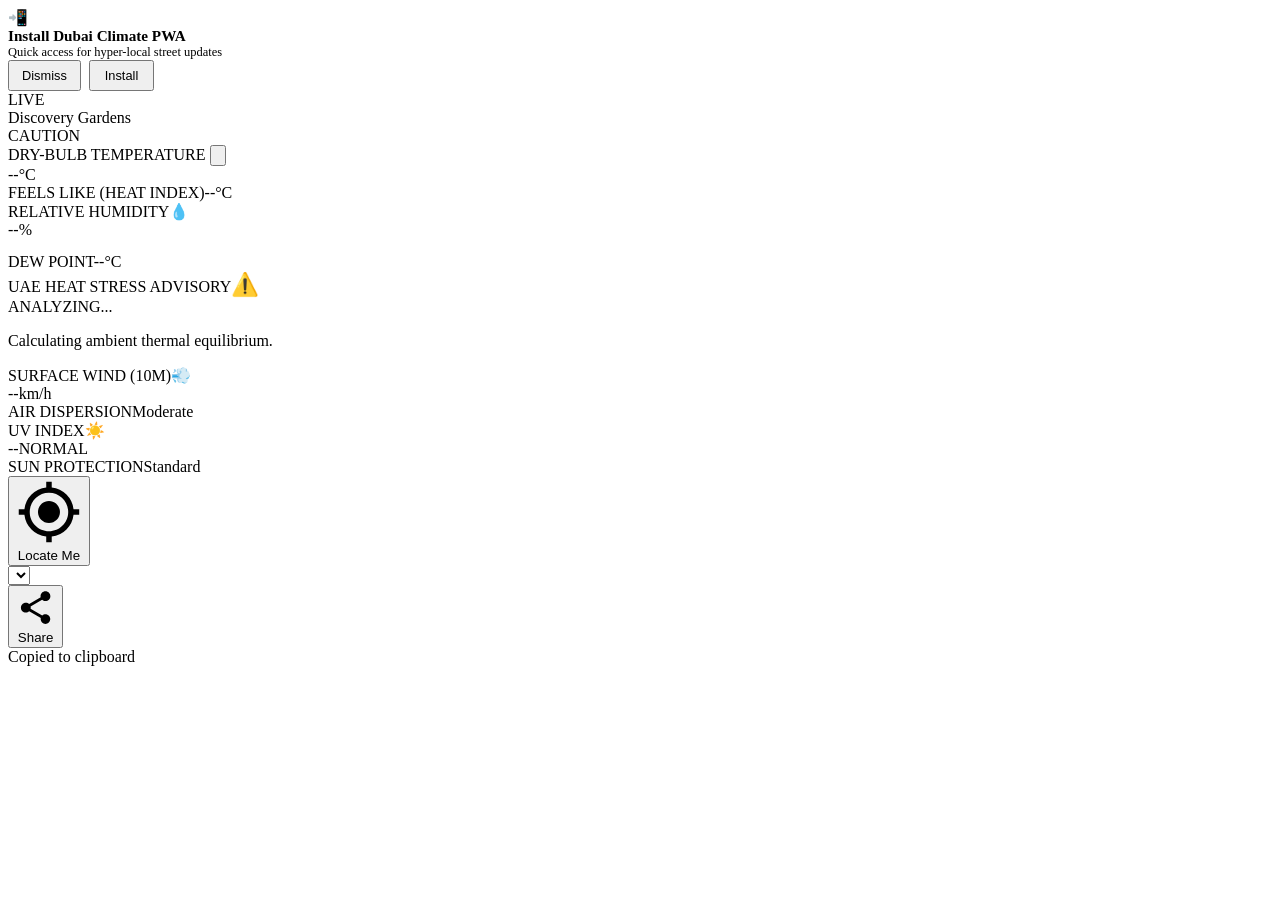
==== index.html @ 033c4fae "Add files via upload" ====
<!DOCTYPE html>
<html lang="en">
<head>
  <meta charset="UTF-8">
  <meta name="viewport" content="width=device-width, initial-scale=1.0, viewport-fit=cover">
  <title>Dubai Heat &amp; Humidity Live Tracker | Microclimate Telemetry</title>
  <meta name="description" content="Hyper-local real-time temperature, humidity, and heat index monitor across Dubai streets, highways, Discovery Gardens, and Jebel Ali.">
  <meta name="theme-color" content="#070A12">
  <meta name="apple-mobile-web-app-capable" content="yes">
  <meta name="apple-mobile-web-app-status-bar-style" content="black-translucent">
  <meta name="apple-mobile-web-app-title" content="Dubai Climate">
  <link rel="apple-touch-icon" href="/public/icons/apple-touch-icon.svg">
  <meta property="og:type" content="website">
  <meta property="og:url" content="https://example.com/">
  <meta property="og:site_name" content="Dubai Heat &amp; Humidity Tracker">
  <meta property="og:title" content="Dubai Live Heat &amp; Humidity Tracker">
  <meta property="og:description" content="Hyper-local real-time temperature, humidity, and apparent heat stress index across Dubai streets, Jebel Ali, Discovery Gardens, and transit belts.">
  <meta property="og:image" content="https://example.com/public/og-image.png">
  <meta property="og:image:alt" content="Dubai Heat and Humidity Live Tracker Dashboard Graphic">
  <meta name="twitter:card" content="summary_large_image">
  <meta name="twitter:title" content="Dubai Live Heat &amp; Humidity Tracker">
  <meta name="twitter:description" content="Track live microclimates across Dubai streets and major highways.">
  <meta name="twitter:image" content="https://example.com/public/og-image.png">
  <link rel="manifest" href="/manifest.webmanifest">
  <link rel="icon" type="image/svg+xml" href="/public/favicon.svg">
  <link rel="alternate icon" href="/public/favicon.ico">
  <link rel="stylesheet" href="/src/css/styles.css">
</head>
<body class="theme-ambient">
  <div class="mesh-bg" id="meshBg"></div>

  <aside id="installBanner" class="install-banner hidden">
    <div class="install-banner-content">
      <span class="install-icon">📲</span>
      <div>
        <div style="font-weight: 700; font-size: 0.95rem;">Install Dubai Climate PWA</div>
        <div style="font-size: 0.78rem; color: var(--text-muted);">Quick access for hyper-local street updates</div>
      </div>
    </div>
    <div style="display: flex; gap: 8px;">
      <button id="installDismiss" class="btn btn-secondary" style="padding: 6px 12px; font-size: 0.8rem;">Dismiss</button>
      <button id="installConfirm" class="btn btn-primary" style="padding: 6px 14px; font-size: 0.8rem;">Install</button>
    </div>
  </aside>

  <div class="app-layout">
    <header class="top-capsule-wrapper">
      <div class="top-capsule glass">
        <div class="pulse-indicator"><span class="pulse-dot"></span><span class="live-label">LIVE</span></div>
        <div class="capsule-divider"></div>
        <span id="capsuleLocation" class="capsule-location">Discovery Gardens</span>
        <div class="capsule-divider"></div>
        <div id="capsuleBadge" class="capsule-badge badge-caution">CAUTION</div>
      </div>
    </header>

    <main class="dashboard-container" role="region" aria-live="polite">
      <section class="bento-card card-hero glass" id="cardTemp">
        <div class="card-header">
          <span class="card-label">DRY-BULB TEMPERATURE</span>
          <button id="btnRefresh" class="icon-button" aria-label="Refresh telemetry" title="Refresh">
            <svg id="refreshIcon" class="svg-icon" viewBox="0 0 24 24"><path d="M17.65 6.35A7.958 7.958 0 0 0 12 4c-4.42 0-7.99 3.58-7.99 8s3.57 8 7.99 8c3.73 0 6.84-2.55 7.73-6h-2.08A5.99 5.99 0 0 1 12 18c-3.31 0-6-2.69-6-6s2.69-6 6-6c1.66 0 3.14.69 4.22 1.78L13 11h7V4l-2.35 2.35z"/></svg>
          </button>
        </div>
        <div class="hero-metric-wrap"><span id="valTemp" class="hero-number">--</span><span class="hero-unit">°C</span></div>
        <div class="hero-footer"><span class="sub-metric-label">FEELS LIKE (HEAT INDEX)</span><span id="valFeelsLike" class="sub-metric-value">--°C</span></div>
      </section>

      <section class="bento-card card-humidity glass">
        <div class="card-header"><span class="card-label">RELATIVE HUMIDITY</span><span class="water-droplet-icon">💧</span></div>
        <div class="hero-metric-wrap"><span id="valHumidity" class="hero-number">--</span><span class="hero-unit">%</span></div>
        <div class="progress-bar-bg"><div id="barHumidity" class="progress-bar-fill" style="width: 0%;"></div></div>
        <div class="hero-footer" style="margin-top: 14px;"><span class="sub-metric-label">DEW POINT</span><span id="valDewPoint" class="sub-metric-value">--°C</span></div>
      </section>

      <section class="bento-card card-warning glass" id="cardStress">
        <div class="card-header"><span class="card-label">UAE HEAT STRESS ADVISORY</span><span id="stressIcon" style="font-size: 1.4rem;">⚠️</span></div>
        <div id="stressLevel" class="stress-title">ANALYZING...</div>
        <p id="stressDesc" class="stress-description">Calculating ambient thermal equilibrium.</p>
      </section>

      <section class="bento-card card-secondary glass">
        <div class="card-header"><span class="card-label">SURFACE WIND (10M)</span><span>💨</span></div>
        <div class="metric-row"><span id="valWind" class="secondary-number">--</span><span class="secondary-unit">km/h</span></div>
        <div class="hero-footer" style="margin-top: auto;"><span class="sub-metric-label">AIR DISPERSION</span><span id="valDispersion" class="sub-metric-value">Moderate</span></div>
      </section>

      <section class="bento-card card-secondary glass">
        <div class="card-header"><span class="card-label">UV INDEX</span><span>☀️</span></div>
        <div class="metric-row"><span id="valUv" class="secondary-number">--</span><span id="badgeUv" class="status-pill-sub">NORMAL</span></div>
        <div class="hero-footer" style="margin-top: auto;"><span class="sub-metric-label">SUN PROTECTION</span><span id="valUvGuidance" class="sub-metric-value">Standard</span></div>
      </section>
    </main>

    <nav class="bottom-nav-bar glass">
      <div class="bottom-actions-container">
        <button id="btnGeo" class="btn btn-floating" aria-label="Use Current Street / GPS">
          <svg class="svg-icon" viewBox="0 0 24 24"><path d="M12 8c-2.21 0-4 1.79-4 4s1.79 4 4 4 4-1.79 4-4-1.79-4-4-4zm8.94 3A8.994 8.994 0 0 0 13 3.06V1h-2v2.06A8.994 8.994 0 0 0 3.06 11H1v2h2.06A8.994 8.994 0 0 0 11 20.94V23h2v-2.06A8.994 8.994 0 0 0 20.94 13H23v-2h-2.06zM12 19c-3.87 0-7-3.13-7-7s3.13-7 7-7 7 3.13 7 7-3.13 7-7 7z"/></svg>
          <span>Locate Me</span>
        </button>
        <div class="location-select-wrap"><select id="selectLocation" class="custom-select" aria-label="Select Dubai District"></select></div>
        <button id="btnShare" class="btn btn-floating btn-share" aria-label="Share telemetry report">
          <svg class="svg-icon" viewBox="0 0 24 24"><path d="M18 16.08c-.76 0-1.44.3-1.96.77L8.91 12.7c.05-.23.09-.46.09-.7s-.04-.47-.09-.7l7.05-4.11c.54.5 1.25.81 2.04.81 1.66 0 3-1.34 3-3s-1.34-3-3-3-3 1.34-3 3c0 .24.04.47.09.7L8.04 9.81C7.5 9.31 6.79 9 6 9c-1.66 0-3 1.34-3 3s1.34 3 3 3c.79 0 1.5-.31 2.04-.81l7.12 4.16c-.05.21-.08.43-.08.65 0 1.61 1.31 2.92 2.92 2.92 1.61 0 2.92-1.31 2.92-2.92s-1.31-2.92-2.92-2.92z"/></svg>
          <span>Share</span>
        </button>
      </div>
    </nav>
  </div>

  <div id="toast" class="toast-capsule hidden">Copied to clipboard</div>

  <script src="/src/js/locations.js"></script>
  <script src="/src/js/weather-api.js"></script>
  <script src="/src/js/share.js"></script>
  <script src="/src/js/app.js"></script>
</body>
</html>
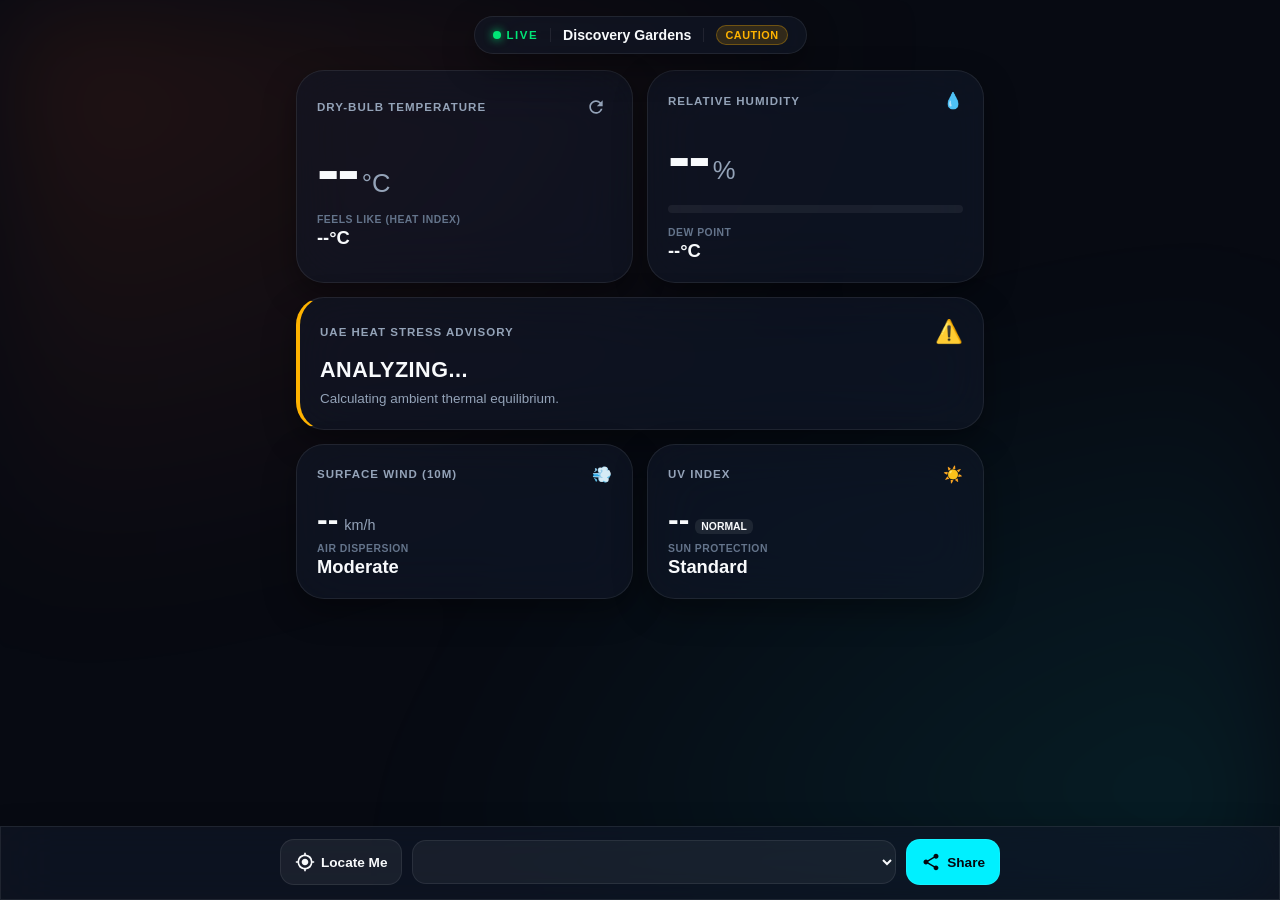
==== commit 21bba4b9: "Add files via upload" ====
--- a/index.html
+++ b/index.html
@@ -9,22 +9,22 @@
   <meta name="apple-mobile-web-app-capable" content="yes">
   <meta name="apple-mobile-web-app-status-bar-style" content="black-translucent">
   <meta name="apple-mobile-web-app-title" content="Dubai Climate">
-  <link rel="apple-touch-icon" href="/public/icons/apple-touch-icon.svg">
+  <link rel="apple-touch-icon" href="./public/icons/apple-touch-icon.svg">
   <meta property="og:type" content="website">
-  <meta property="og:url" content="https://example.com/">
+  <meta property="og:url" content="https://esp046-cyber.github.io/dubai-climate-pwa/">
   <meta property="og:site_name" content="Dubai Heat &amp; Humidity Tracker">
   <meta property="og:title" content="Dubai Live Heat &amp; Humidity Tracker">
   <meta property="og:description" content="Hyper-local real-time temperature, humidity, and apparent heat stress index across Dubai streets, Jebel Ali, Discovery Gardens, and transit belts.">
-  <meta property="og:image" content="https://example.com/public/og-image.png">
+  <meta property="og:image" content="https://esp046-cyber.github.io/dubai-climate-pwa/public/og-image.png">
   <meta property="og:image:alt" content="Dubai Heat and Humidity Live Tracker Dashboard Graphic">
   <meta name="twitter:card" content="summary_large_image">
   <meta name="twitter:title" content="Dubai Live Heat &amp; Humidity Tracker">
   <meta name="twitter:description" content="Track live microclimates across Dubai streets and major highways.">
-  <meta name="twitter:image" content="https://example.com/public/og-image.png">
-  <link rel="manifest" href="/manifest.webmanifest">
-  <link rel="icon" type="image/svg+xml" href="/public/favicon.svg">
-  <link rel="alternate icon" href="/public/favicon.ico">
-  <link rel="stylesheet" href="/src/css/styles.css">
+  <meta name="twitter:image" content="https://esp046-cyber.github.io/dubai-climate-pwa/public/og-image.png">
+  <link rel="manifest" href="./manifest.webmanifest">
+  <link rel="icon" type="image/svg+xml" href="./public/favicon.svg">
+  <link rel="alternate icon" href="./public/favicon.ico">
+  <link rel="stylesheet" href="./src/css/styles.css">
 </head>
 <body class="theme-ambient">
   <div class="mesh-bg" id="meshBg"></div>
@@ -109,9 +109,9 @@
 
   <div id="toast" class="toast-capsule hidden">Copied to clipboard</div>
 
-  <script src="/src/js/locations.js"></script>
-  <script src="/src/js/weather-api.js"></script>
-  <script src="/src/js/share.js"></script>
-  <script src="/src/js/app.js"></script>
+  <script src="./src/js/locations.js"></script>
+  <script src="./src/js/weather-api.js"></script>
+  <script src="./src/js/share.js"></script>
+  <script src="./src/js/app.js"></script>
 </body>
 </html>
--- a/src/css/styles.css
+++ b/src/css/styles.css
@@ -0,0 +1,73 @@
+:root {
+  --bg-core: #070A12; --panel-bg: rgba(18, 24, 38, 0.65); --panel-border: rgba(255, 255, 255, 0.08); --panel-highlight: rgba(255, 255, 255, 0.03);
+  --text-primary: #F8FAFC; --text-secondary: #94A3B8; --text-muted: #64748B;
+  --accent-cyan: #00F0FF; --accent-orange: #FF5722; --accent-amber: #FFB300; --accent-danger: #FF1744; --accent-safe: #00E676;
+  --radius-xl: 28px; --radius-lg: 20px; --radius-md: 14px; --radius-pill: 9999px;
+  --font-main: -apple-system, BlinkMacSystemFont, "SF Pro Display", "Segoe UI", Roboto, sans-serif;
+  --transition-fluid: all 0.4s cubic-bezier(0.16, 1, 0.3, 1);
+}
+*, *::before, *::after { box-sizing: border-box; margin: 0; padding: 0; -webkit-tap-highlight-color: transparent; }
+body { font-family: var(--font-main); background-color: var(--bg-core); color: var(--text-primary); min-height: 100vh; min-height: 100dvh; overflow-x: hidden; position: relative; font-variant-numeric: tabular-nums; -webkit-font-smoothing: antialiased; }
+.mesh-bg { position: fixed; inset: 0; z-index: -1; background: radial-gradient(at 0% 0%, rgba(255, 87, 34, 0.12) 0px, transparent 50%), radial-gradient(at 100% 100%, rgba(0, 240, 255, 0.10) 0px, transparent 50%); filter: blur(60px); transition: var(--transition-fluid); pointer-events: none; }
+.glass { background: var(--panel-bg); backdrop-filter: blur(28px) saturate(190%); -webkit-backdrop-filter: blur(28px) saturate(190%); border: 1px solid var(--panel-border); box-shadow: 0 12px 32px 0 rgba(0, 0, 0, 0.37); }
+.app-layout { max-width: 720px; margin: 0 auto; padding: 16px 16px 110px 16px; display: flex; flex-direction: column; gap: 16px; }
+.top-capsule-wrapper { display: flex; justify-content: center; position: sticky; top: 12px; z-index: 40; }
+.top-capsule { display: inline-flex; align-items: center; gap: 12px; padding: 8px 18px; border-radius: var(--radius-pill); }
+.pulse-indicator { display: flex; align-items: center; gap: 6px; }
+.pulse-dot { width: 8px; height: 8px; background-color: var(--accent-safe); border-radius: 50%; box-shadow: 0 0 10px var(--accent-safe); animation: pulseLive 2s infinite; }
+@keyframes pulseLive { 0% { transform: scale(0.95); opacity: 0.8; } 50% { transform: scale(1.3); opacity: 1; } 100% { transform: scale(0.95); opacity: 0.8; } }
+.live-label { font-size: 0.72rem; font-weight: 800; letter-spacing: 1.5px; color: var(--accent-safe); }
+.capsule-divider { width: 1px; height: 14px; background: var(--panel-border); }
+.capsule-location { font-size: 0.88rem; font-weight: 600; max-width: 180px; white-space: nowrap; overflow: hidden; text-overflow: ellipsis; }
+.capsule-badge { font-size: 0.68rem; font-weight: 800; padding: 3px 8px; border-radius: var(--radius-pill); letter-spacing: 0.5px; }
+.badge-safe { background: rgba(0, 230, 118, 0.15); color: var(--accent-safe); border: 1px solid rgba(0, 230, 118, 0.3); }
+.badge-caution { background: rgba(255, 179, 0, 0.15); color: var(--accent-amber); border: 1px solid rgba(255, 179, 0, 0.3); }
+.badge-danger { background: rgba(255, 23, 68, 0.15); color: var(--accent-danger); border: 1px solid rgba(255, 23, 68, 0.3); }
+.dashboard-container { display: grid; grid-template-columns: repeat(2, 1fr); gap: 14px; }
+.bento-card { border-radius: var(--radius-xl); padding: 20px; display: flex; flex-direction: column; position: relative; overflow: hidden; }
+.card-hero { grid-column: span 1; }
+.card-humidity { grid-column: span 1; }
+.card-warning { grid-column: span 2; border-left: 4px solid var(--accent-amber); }
+.card-secondary { grid-column: span 1; }
+.card-header { display: flex; justify-content: space-between; align-items: center; margin-bottom: 12px; }
+.card-label { font-size: 0.72rem; font-weight: 700; letter-spacing: 1px; color: var(--text-secondary); }
+.hero-metric-wrap { display: flex; align-items: baseline; gap: 4px; margin-bottom: 12px; }
+.hero-number { font-size: clamp(3.2rem, 9vw, 4.2rem); font-weight: 800; line-height: 1; letter-spacing: -2px; }
+.hero-unit { font-size: 1.6rem; font-weight: 400; color: var(--text-secondary); }
+.hero-footer { display: flex; flex-direction: column; gap: 2px; }
+.sub-metric-label { font-size: 0.65rem; font-weight: 700; color: var(--text-muted); letter-spacing: 0.5px; }
+.sub-metric-value { font-size: 1.15rem; font-weight: 700; color: var(--text-primary); }
+.metric-row { display: flex; align-items: baseline; gap: 6px; margin: 6px 0; }
+.secondary-number { font-size: 2rem; font-weight: 800; line-height: 1.1; }
+.secondary-unit { font-size: 0.9rem; color: var(--text-secondary); }
+.status-pill-sub { font-size: 0.65rem; font-weight: 700; padding: 2px 6px; border-radius: 6px; background: rgba(255, 255, 255, 0.08); }
+.progress-bar-bg { width: 100%; height: 8px; background: rgba(255, 255, 255, 0.06); border-radius: 4px; overflow: hidden; margin-top: 4px; }
+.progress-bar-fill { height: 100%; background: linear-gradient(90deg, #00B0FF, #00F0FF); border-radius: 4px; transition: width 0.8s cubic-bezier(0.16, 1, 0.3, 1); }
+.stress-title { font-size: 1.35rem; font-weight: 800; letter-spacing: 0.5px; margin-bottom: 6px; }
+.stress-description { font-size: 0.84rem; color: var(--text-secondary); line-height: 1.45; }
+.icon-button { background: transparent; border: none; cursor: pointer; color: var(--text-secondary); padding: 6px; border-radius: 50%; display: flex; align-items: center; justify-content: center; transition: var(--transition-fluid); }
+.icon-button:hover { color: var(--text-primary); background: rgba(255, 255, 255, 0.06); }
+.svg-icon { width: 20px; height: 20px; fill: currentColor; }
+.rotating { animation: spin 0.8s linear infinite; }
+@keyframes spin { 100% { transform: rotate(360deg); } }
+.bottom-nav-bar { position: fixed; bottom: 0; left: 0; right: 0; z-index: 50; padding: 12px 16px; padding-bottom: max(14px, env(safe-area-inset-bottom)); border-top: 1px solid var(--panel-border); }
+.bottom-actions-container { max-width: 720px; margin: 0 auto; display: flex; align-items: center; gap: 10px; }
+.location-select-wrap { flex: 1; }
+.custom-select { width: 100%; background: rgba(255, 255, 255, 0.05); color: var(--text-primary); border: 1px solid var(--panel-border); padding: 12px 14px; border-radius: var(--radius-md); font-size: 0.92rem; font-weight: 600; outline: none; cursor: pointer; }
+.custom-select option { background-color: #0F172A; color: #FFF; }
+.btn { display: inline-flex; align-items: center; justify-content: center; gap: 6px; border-radius: var(--radius-md); border: none; font-weight: 700; cursor: pointer; transition: var(--transition-fluid); white-space: nowrap; }
+.btn:active { transform: scale(0.96); }
+.btn-floating { background: rgba(255, 255, 255, 0.06); color: var(--text-primary); border: 1px solid var(--panel-border); padding: 12px 14px; font-size: 0.85rem; }
+.btn-share { background: var(--accent-cyan); color: #05070E; }
+.btn-primary { background: var(--accent-cyan); color: #05070E; }
+.btn-secondary { background: rgba(255, 255, 255, 0.08); color: var(--text-primary); }
+.install-banner { background: var(--panel-bg); border: 1px solid var(--panel-border); border-radius: var(--radius-lg); padding: 12px 16px; display: flex; align-items: center; justify-content: space-between; backdrop-filter: blur(20px); margin-bottom: 8px; }
+.install-banner-content { display: flex; align-items: center; gap: 12px; }
+.install-icon { font-size: 1.6rem; }
+.toast-capsule { position: fixed; bottom: 90px; left: 50%; transform: translateX(-50%); background: rgba(15, 23, 42, 0.95); border: 1px solid var(--accent-cyan); color: var(--text-primary); padding: 8px 18px; border-radius: var(--radius-pill); font-size: 0.82rem; font-weight: 700; z-index: 100; box-shadow: 0 8px 24px rgba(0, 0, 0, 0.5); pointer-events: none; transition: opacity 0.3s ease; }
+.hidden { display: none !important; }
+@media (max-width: 480px) {
+  .dashboard-container { grid-template-columns: 1fr; }
+  .card-hero, .card-humidity, .card-secondary, .card-warning { grid-column: span 1; }
+  .hero-number { font-size: 3.6rem; }
+}
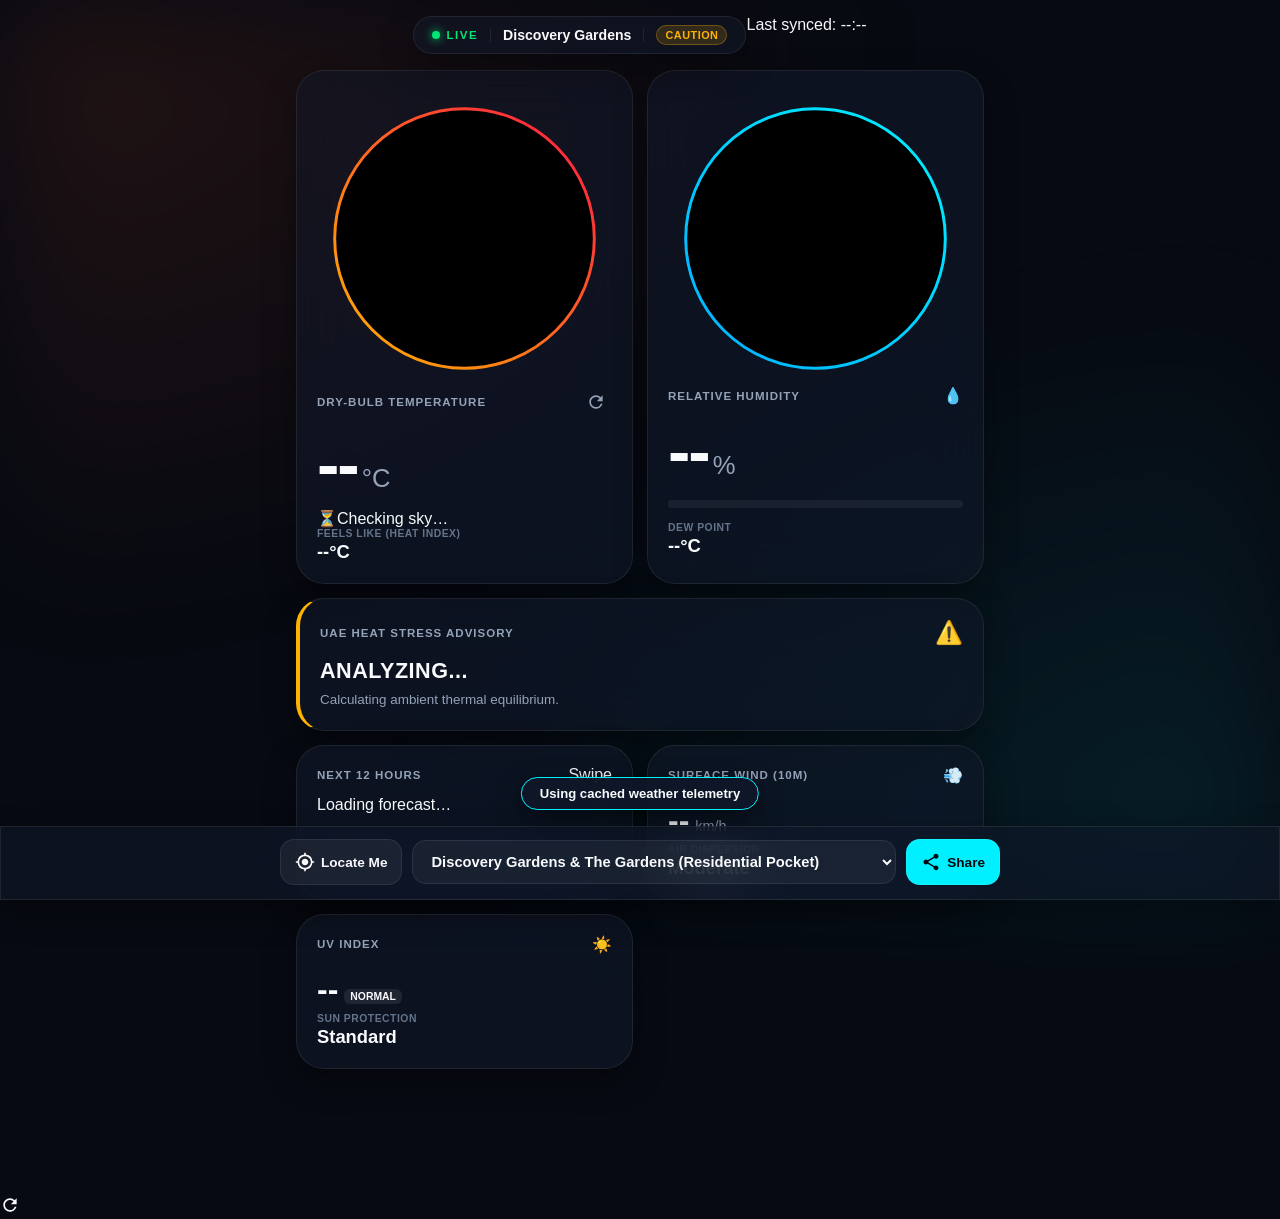
==== commit 1561508c: "Add files via upload" ====
--- a/index.html
+++ b/index.html
@@ -52,10 +52,16 @@
         <div class="capsule-divider"></div>
         <div id="capsuleBadge" class="capsule-badge badge-caution">CAUTION</div>
       </div>
+      <p id="lastSynced" class="last-synced">Last synced: --:--</p>
     </header>
 
-    <main class="dashboard-container" role="region" aria-live="polite">
+    <main class="dashboard-container" role="region" aria-label="Live Dubai conditions">
       <section class="bento-card card-hero glass" id="cardTemp">
+        <svg class="gauge" viewBox="0 0 100 100" aria-hidden="true" focusable="false">
+          <defs><linearGradient id="gaugeHeat" x1="0" y1="1" x2="1" y2="0"><stop offset="0" stop-color="#FFB300"/><stop offset="1" stop-color="#FF1744"/></linearGradient></defs>
+          <circle class="gauge-track" cx="50" cy="50" r="44" pathLength="100"/>
+          <circle id="gaugeTemp" class="gauge-fill" cx="50" cy="50" r="44" pathLength="100" stroke="url(#gaugeHeat)"/>
+        </svg>
         <div class="card-header">
           <span class="card-label">DRY-BULB TEMPERATURE</span>
           <button id="btnRefresh" class="icon-button" aria-label="Refresh telemetry" title="Refresh">
@@ -63,10 +69,16 @@
           </button>
         </div>
         <div class="hero-metric-wrap"><span id="valTemp" class="hero-number">--</span><span class="hero-unit">°C</span></div>
+        <div class="condition"><span id="condIcon" aria-hidden="true">⏳</span><span id="condLabel">Checking sky…</span></div>
         <div class="hero-footer"><span class="sub-metric-label">FEELS LIKE (HEAT INDEX)</span><span id="valFeelsLike" class="sub-metric-value">--°C</span></div>
       </section>
 
       <section class="bento-card card-humidity glass">
+        <svg class="gauge" viewBox="0 0 100 100" aria-hidden="true" focusable="false">
+          <defs><linearGradient id="gaugeWet" x1="0" y1="1" x2="1" y2="0"><stop offset="0" stop-color="#00B0FF"/><stop offset="1" stop-color="#00F0FF"/></linearGradient></defs>
+          <circle class="gauge-track" cx="50" cy="50" r="44" pathLength="100"/>
+          <circle id="gaugeHumid" class="gauge-fill" cx="50" cy="50" r="44" pathLength="100" stroke="url(#gaugeWet)"/>
+        </svg>
         <div class="card-header"><span class="card-label">RELATIVE HUMIDITY</span><span class="water-droplet-icon">💧</span></div>
         <div class="hero-metric-wrap"><span id="valHumidity" class="hero-number">--</span><span class="hero-unit">%</span></div>
         <div class="progress-bar-bg"><div id="barHumidity" class="progress-bar-fill" style="width: 0%;"></div></div>
@@ -77,6 +89,11 @@
         <div class="card-header"><span class="card-label">UAE HEAT STRESS ADVISORY</span><span id="stressIcon" style="font-size: 1.4rem;">⚠️</span></div>
         <div id="stressLevel" class="stress-title">ANALYZING...</div>
         <p id="stressDesc" class="stress-description">Calculating ambient thermal equilibrium.</p>
+      </section>
+
+      <section class="bento-card card-hourly glass" aria-label="Next 12 hours forecast">
+        <div class="card-header"><span class="card-label">NEXT 12 HOURS</span><span class="card-hint">Swipe</span></div>
+        <div id="hourlyScroll" class="hourly-scroll" role="list" tabindex="0" aria-label="Hourly forecast, scrollable"><p class="hourly-empty">Loading forecast…</p></div>
       </section>
 
       <section class="bento-card card-secondary glass">
@@ -91,6 +108,7 @@
         <div class="hero-footer" style="margin-top: auto;"><span class="sub-metric-label">SUN PROTECTION</span><span id="valUvGuidance" class="sub-metric-value">Standard</span></div>
       </section>
     </main>
+    <p id="srStatus" class="sr-only" aria-live="polite"></p>
 
     <nav class="bottom-nav-bar glass">
       <div class="bottom-actions-container">
@@ -107,6 +125,8 @@
     </nav>
   </div>
 
+  <div id="pullIndicator" class="pull-indicator" aria-hidden="true"><svg class="svg-icon" viewBox="0 0 24 24"><path d="M17.65 6.35A7.958 7.958 0 0 0 12 4c-4.42 0-7.99 3.58-7.99 8s3.57 8 7.99 8c3.73 0 6.84-2.55 7.73-6h-2.08A5.99 5.99 0 0 1 12 18c-3.31 0-6-2.69-6-6s2.69-6 6-6c1.66 0 3.14.69 4.22 1.78L13 11h7V4l-2.35 2.35z"/></svg></div>
+
   <div id="toast" class="toast-capsule hidden">Copied to clipboard</div>
 
   <script src="./src/js/locations.js"></script>
